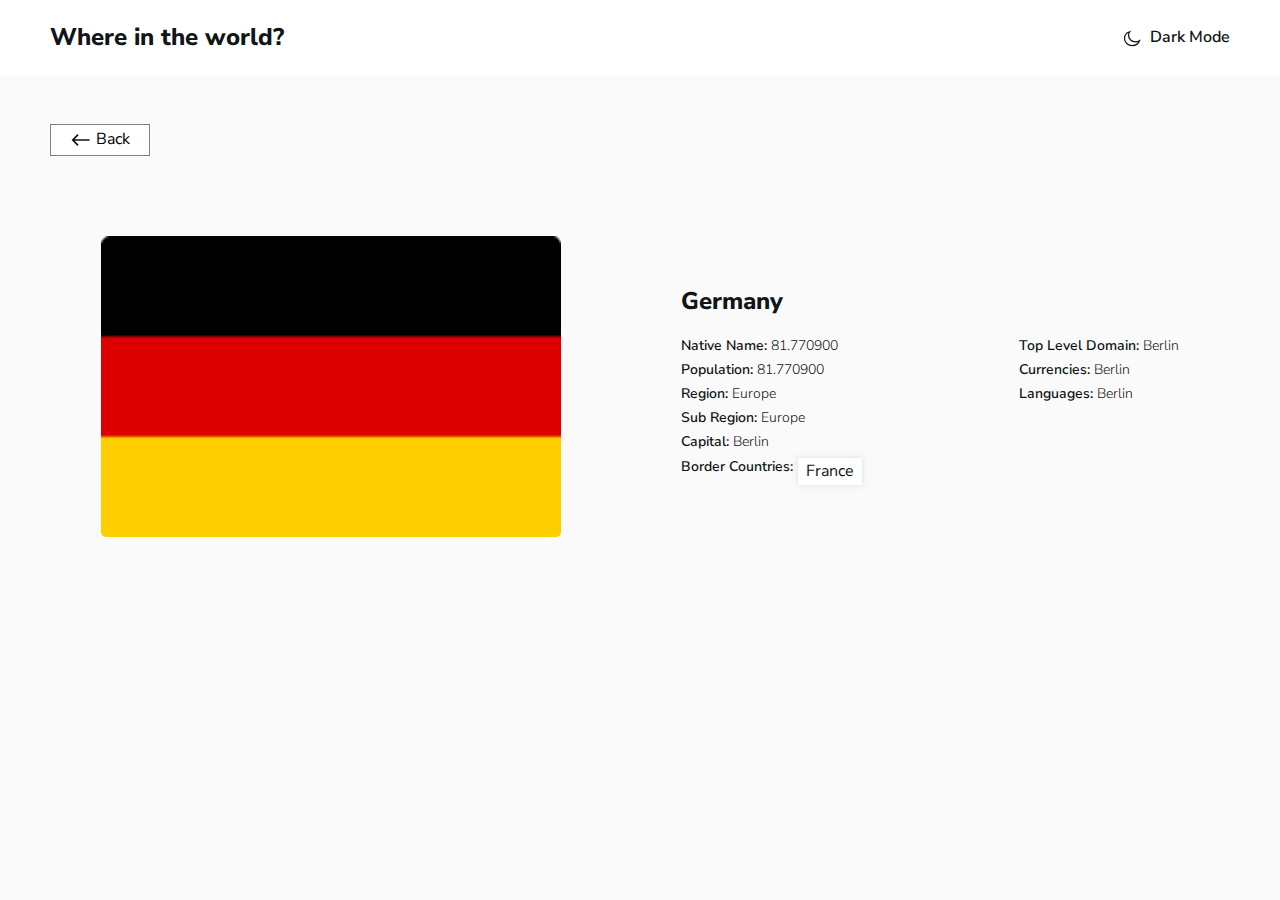
==== single.html @ 786c94b9 "Add single page" ====
<!DOCTYPE html>
<html lang="en">
<head>
    <meta charset="UTF-8">
    <meta name="viewport" content="width=device-width, initial-scale=1.0">
    <link rel="stylesheet" href="css/normalize.css">
    <link rel="stylesheet" href="css/main.css">
    <title>rest-countries</title>
</head>
<body class="">
    <header class="header">
        <div class="container header-container">
            <h1 class="header__heading">Where in the world?</h1>

            <div class="header__modes js-header-modes">
                <img class="black-arrow" src="img/Group 3.svg" alt="light mode moon">
                <img class="white-arrow" src="img/Group 3 (1).svg" alt="light mode moon" style="display: none;">
                <p class="black-arrow">Dark Mode</p>
                <p class="white-arrow" style="display: none;">Light Mode</p>
            </div>
        </div>
    </header>

    <main>
        <section class="hero">
            <div class="container">
                <a  class="hero__back-btn form__submit" href="./index.html">
                    <img class="black-arrow" src="img/call-made.svg" alt=""> 
                    <img class="white-arrow" src="img/call-made (1).svg" alt="" style="display: none;">
                    Back
                </a>
            </div>
        </section>

        <section class="country-info">
            <div class="container country-info__container">
                <img class="country-info__img js-country-info-img" src="img/flag-germany.png" alt="">

                <div class="country-info__right-side">
                    <h2 class="country-info__heading js-country-name">Germany</h2>

                    <div class="country-info__info-wrapper">
                        <div>
                            <p>Native Name: <span class="js-native-name">81.770900</span></p>
                            <p>Population: <span class="js-population">81.770900</span></p>
                            <p>Region: <span class="js-region">Europe</span></p>
                            <p>Sub Region: <span class="js-sub-region">Europe</span></p>
                            <p>Capital: <span class="js-capital">Berlin</span></p>
                        </div>
                        <div>
                            <p>Top Level Domain: <span class="js-domain">Berlin</span></p>
                            <p>Currencies: <span class="js-currency">Berlin</span></p>
                            <p>Languages: <span class="js-language">Berlin</span></p>
                        </div>
                    </div>
                    <div class="country-info__border js-border-coutry">
                        <p>Border Countries:</p> 
                        <i>France</i>
                    </div>
                </div>
            </div>
        </section>
    </main>


    
    <script src="js/utils.js"></script>
    <script src="js/single.js"></script>
</body>
</html>
---- css/main.css ----
*,
::before,
::after{
    box-sizing: border-box;
  }

  html {
    height: 100%;
  }
  
  body {
    height: 100%;
    margin: 0px;
    padding: 0px;
    display: flex;
    flex-direction: column;
    background-color: #fafafa;
    color:#111517;
    font-family: "Nunito Sans";
  }

  .main {
    flex-grow: 1;
  }
  
  ul, ol {
    list-style-type: none;
    margin: 0px;
    padding: 0px;
  }
  
  h1, h2, h3, h4, h5, h6, p {
    margin: 0px;
    padding: 0px;
  }

  a {
    text-decoration: none;
    color: black;
  }

  .container {
    max-width: 1200px;
    margin-right: auto;
    margin-left: auto;
    padding-left: 10px;
    padding-right: 10px;
  }

  .visually-hidden {
    position: absolute;
    width: 1px;
    height: 1px;
    margin: -1px;
    border: 0;
    padding: 0;
    
    white-space: nowrap;
    clip-path: inset(100%);
    clip: rect(0 0 0 0);
    overflow: hidden;
  }


/* FONTS START */
@font-face {
  font-display: swap; 
  font-family: 'Nunito Sans';
  font-style: normal;
  font-weight: 300;
  src: url('../fonts/nunito-sans-v15-latin-300.woff2') format('woff2');
}

@font-face {
    font-display: swap; 
    font-family: 'Nunito Sans';
    font-style: normal;
    font-weight: 400;
    src: url('../fonts/nunito-sans-v15-latin-regular.woff2') format('woff2'); 
  }

  @font-face {
    font-display: swap; 
    font-family: 'Nunito Sans';
    font-style: normal;
    font-weight: 600;
    src: url('../fonts/nunito-sans-v15-latin-600.woff2') format('woff2'); 
  }
  @font-face {
    font-display: swap;
    font-family: 'Nunito Sans';
    font-style: normal;
    font-weight: 800;
    src: url('../fonts/nunito-sans-v15-latin-800.woff2') format('woff2'); 
  }
/* FONTS END */


.header {
    background-color: #fff;
    margin-bottom: 48px;
}

  .header-container {
    padding-top: 24px;
    padding-bottom: 24px;
    display: flex;
    justify-content: space-between;
    align-items: center;
  }

  .header__heading {
    font-size: 24px;
    font-weight: 800;
    text-align: left;
  }

  .header__modes {
    display: flex;
    align-items: center;
    justify-content: center;
    gap: 8px;
    cursor: pointer;
  }

  .header__modes p {
    font-size: 16px;
    font-weight: 600;
    line-height: 21.82px;
    text-align: left;
  }

  .form {
    margin-bottom: 48px;
  }

  .form__form {
     display: flex;
     align-items: center;
     justify-content: space-between;
  }

  .form__label {
    position: relative;
    max-width: 480px;
    width: 100%;
    
  }

  .form__label img {
    position: absolute;
    top: 50%;
    transform: translateY(-50%);
    left: 34px;
  }

  .form__input {
    width: 100%;
    height: 56px;
    border-radius: 5px;
    background-color: #FFFFFF;
    padding: 20px 0px;
    box-shadow: 0px 0px 6px 0px rgba(204, 201, 201, 0.616);
    text-indent: 74px;

    font-size: 14px;
    font-weight: 400;
    line-height: 20px;
    text-align: left;
    color: #848484;
    border: none;
    outline: none;
  }

  .form__select-wrapper {
    position: relative;
    max-width: 200px;
    width: 100%;
  }

  .form__select-wrapper img  {
    position: absolute;
    top: calc(50% - 3px);
    right: 0px;
    background-color: white;
    padding-right: 22px;
    z-index: 999;
}

.rotate {
    transform: rotateX(3.142rad) !important;
  }

  .form__select {
    width: 100%;
    height: 56px;
    border-radius: 5px;
    background-color: #fff;
    border: none;
    outline: none;
    padding: 18px 24px;
    box-shadow: 0px 0px 6px 0px rgba(204, 201, 201, 0.616);

    font-size: 14px;
    font-weight: 400;
    line-height: 20px;
    text-align: left;
  }

  .form__submit {
    background-color: #FFFFFF;
    outline: none;
    cursor: pointer;
    border: 1px solid gray;
    padding: 4px 8px; 
  }

  .dark .form__submit {
    background-color: #2b3844;
    color: white;
  }


  .countries {
    margin-bottom: 50px;
  }

  .countries__list {
    display: flex;
    justify-content: space-between;
    flex-wrap: wrap;
    gap: 40px;
  }

  .countries__item {
    max-width: 264px;
    width: 100%;
    height: 336px;
    border-radius: 5px;
    box-shadow: 0px 0px 6px 0px rgba(204, 201, 201, 0.616);
    position: relative;
  }

  .countries-item-surface {
    position: absolute;
    top: 0;
    left: 0;
    bottom: 0;
    right: 0;
    background-color: transparent;
    z-index: 99;
  }

  .countries__item img {
    width: 100%;
    height: 160px;
    object-fit: cover;
    border-radius: 5px 5px 0px 0px;


  }

  .countries__item-features-wrapper {
    padding: 24px;
    padding-bottom: 38px;
  }
 

  .countries__item h2 {
    font-size: 18px;
    font-weight: 800;
    line-height: 26px;
    text-align: left;
    margin-bottom: 16px;
  }

  .countries__item p,   
  .country-info p {
    font-size: 14px;
    font-weight: 600;
    line-height: 16px;
    text-align: left;
    margin-bottom: 8px;
  }

  .countries__item span,   
  .country-info span {
    font-size: 14px;
    font-weight: 300;
    line-height: 16px;
    text-align: left;
  }

  .footer {
    padding-bottom: 70px;
  }

  .footer__container {
    display: flex;
    align-items: center;
    justify-content: center;
    gap: 20px;
  }

  .footer button {
    padding: 8px 16px;
    outline: none;
    background-color: white;
    border: 1px solid rgb(88, 85, 85);
    cursor: pointer;

  }


  .footer__container button:first-child img {
    transform: rotateZ(90deg);
  }

  .footer__container button:last-child img {
    transform: rotateZ(-90deg);
  }

  .hero {
    margin-bottom: 80px;
  }

  .hero__back-btn {
    width: 100px;
    display: flex;
    align-items: center;
    justify-content: center;
    gap: 5px;
    padding: 5px 10px;    
  }

  .country-info__container {
    display: flex;
    align-items: center;
    justify-content: center;
  }

  .country-info__img {
    max-width: 460px;
    width: 100%;
    height: 301px;
    margin-right: 120px;
    border-radius: 5px;

  }

  .country-info__heading {
    margin-bottom: 23px;
  }

  .country-info__right-side {
    max-width: 498px;
    width: 100%;
  }
  
  .country-info__info-wrapper {
    width: 100%;
    display: flex;
    flex-wrap: wrap;
    align-items: start;
    justify-content: space-between;
  }

  .country-info__border {
    display: flex;
    align-items: center;
    gap: 5px;
    justify-content: start;
    flex-wrap: wrap;

  }

  i {
    font-style: normal;
    padding: 4px 8px;
    background-color: white;
    box-shadow: 0px 0px 6px 0px rgba(204, 201, 201, 0.616);
  }

  .dark i {
    background-color: #2b3844;
    box-shadow: none
  }
  

.dark{
  background-color: #202C36;
  color:#fff;
}

.dark .header {
  background-color: #2b3844;
}

.dark .form__input {
  background-color: #2b3844;
  color: white !important;
  box-shadow: none;
}


.dark .form__input::placeholder {
  color: white;
}

.dark .form__select {
  background-color: #2b3844;
  color: white ;
  box-shadow: none;
}

.dark  .form__select-wrapper img {
  background-color: #2b3844; 
}

.dark .countries__item {
  box-shadow: 0px 0px 0px 0px;
  background-color: #2b3844;
}

.dark .footer button {
  background-color: #202C36;
  border: 1px solid rgb(255, 255, 255);
}

.dark .black-arrow {
  display: none;
}

.dark .white-arrow {
  display: block !important; 
}
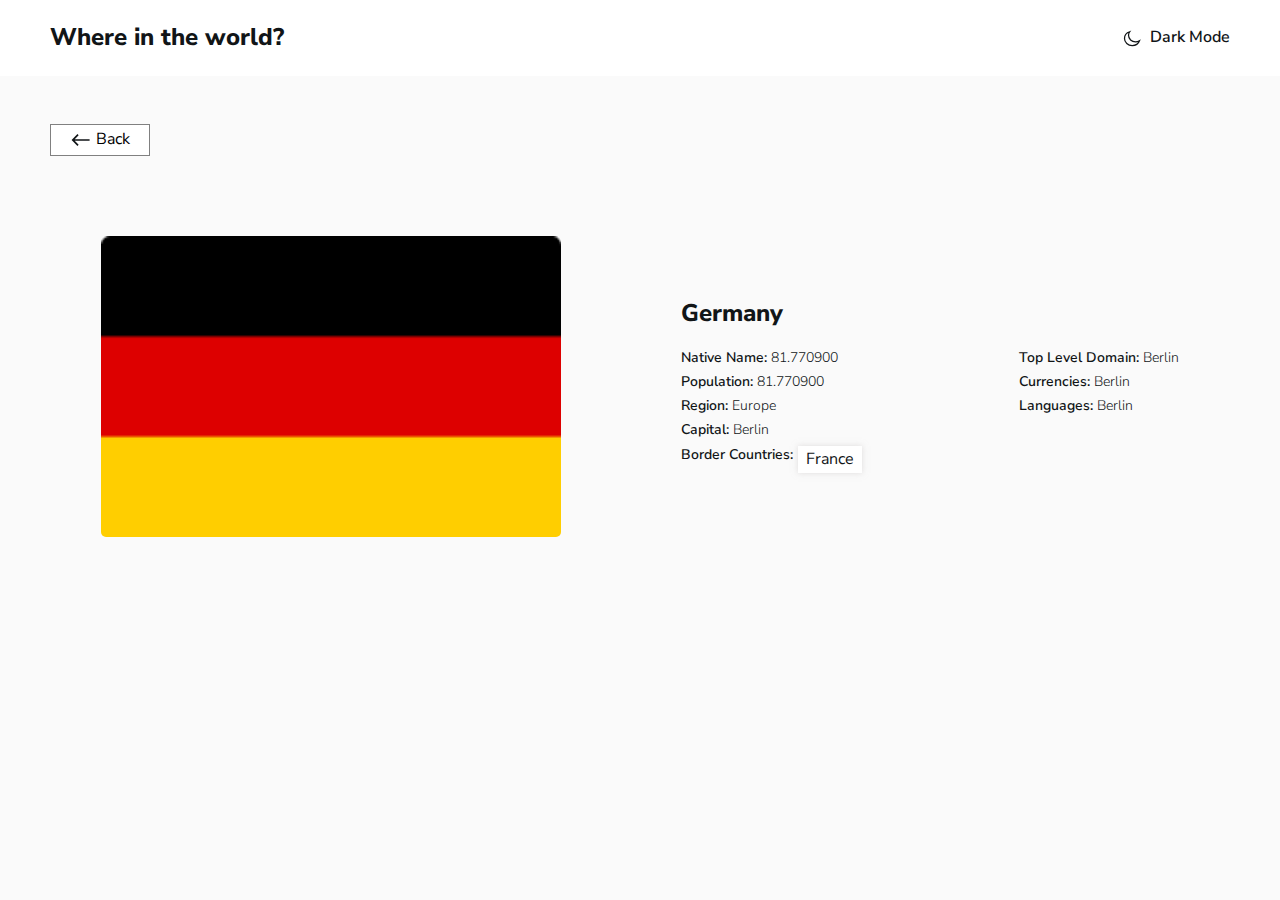
==== commit e21dee21: "Add other features singe html" ====
--- a/single.html
+++ b/single.html
@@ -44,7 +44,7 @@
                             <p>Native Name: <span class="js-native-name">81.770900</span></p>
                             <p>Population: <span class="js-population">81.770900</span></p>
                             <p>Region: <span class="js-region">Europe</span></p>
-                            <p>Sub Region: <span class="js-sub-region">Europe</span></p>
+                            <!-- <p>Sub Region: <span class="js-sub-region">Europe</span></p> -->
                             <p>Capital: <span class="js-capital">Berlin</span></p>
                         </div>
                         <div>
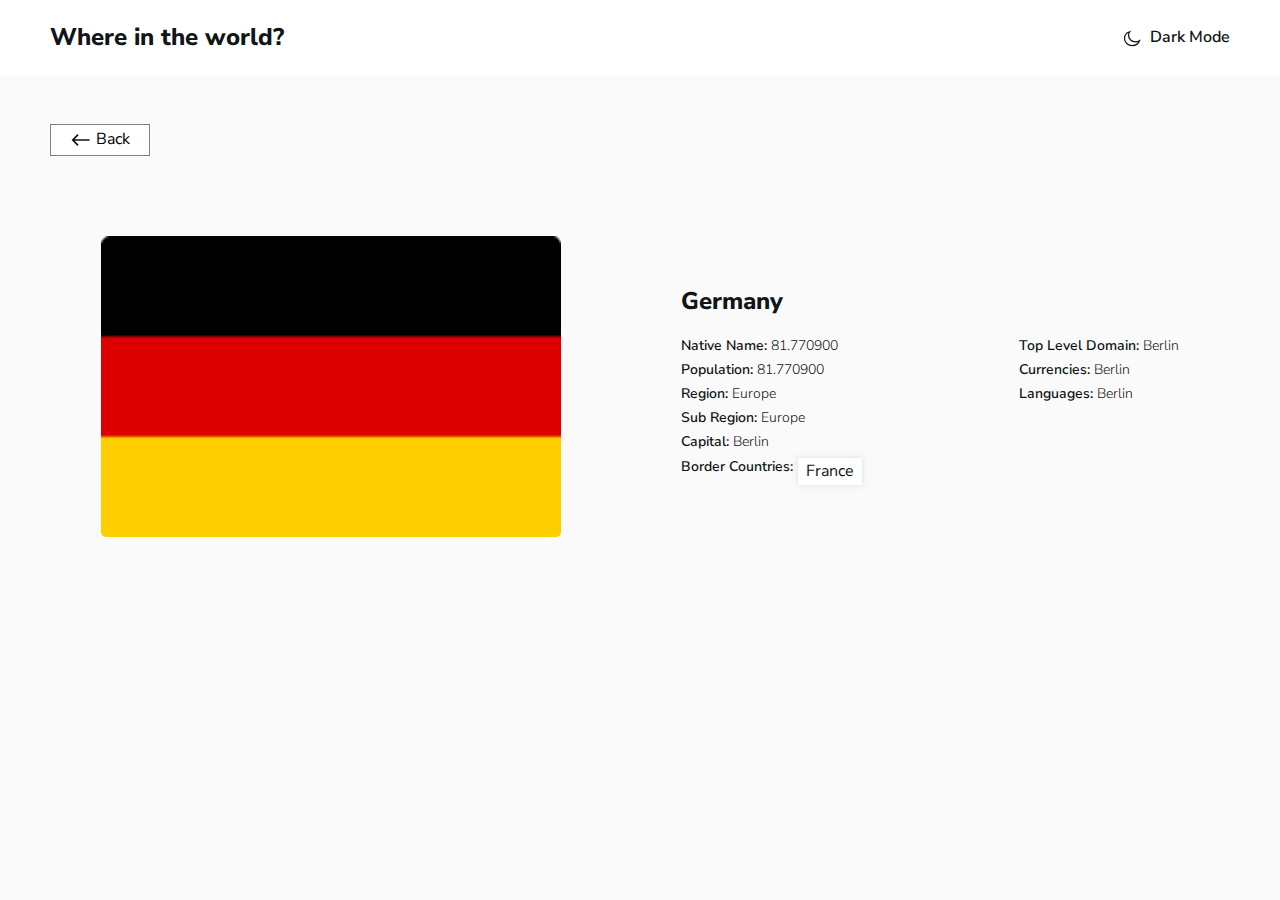
==== commit fd178c92: "Add subregion and borders" ====
--- a/single.html
+++ b/single.html
@@ -44,7 +44,7 @@
                             <p>Native Name: <span class="js-native-name">81.770900</span></p>
                             <p>Population: <span class="js-population">81.770900</span></p>
                             <p>Region: <span class="js-region">Europe</span></p>
-                            <!-- <p>Sub Region: <span class="js-sub-region">Europe</span></p> -->
+                            <p>Sub Region: <span class="js-sub-region">Europe</span></p>
                             <p>Capital: <span class="js-capital">Berlin</span></p>
                         </div>
                         <div>
